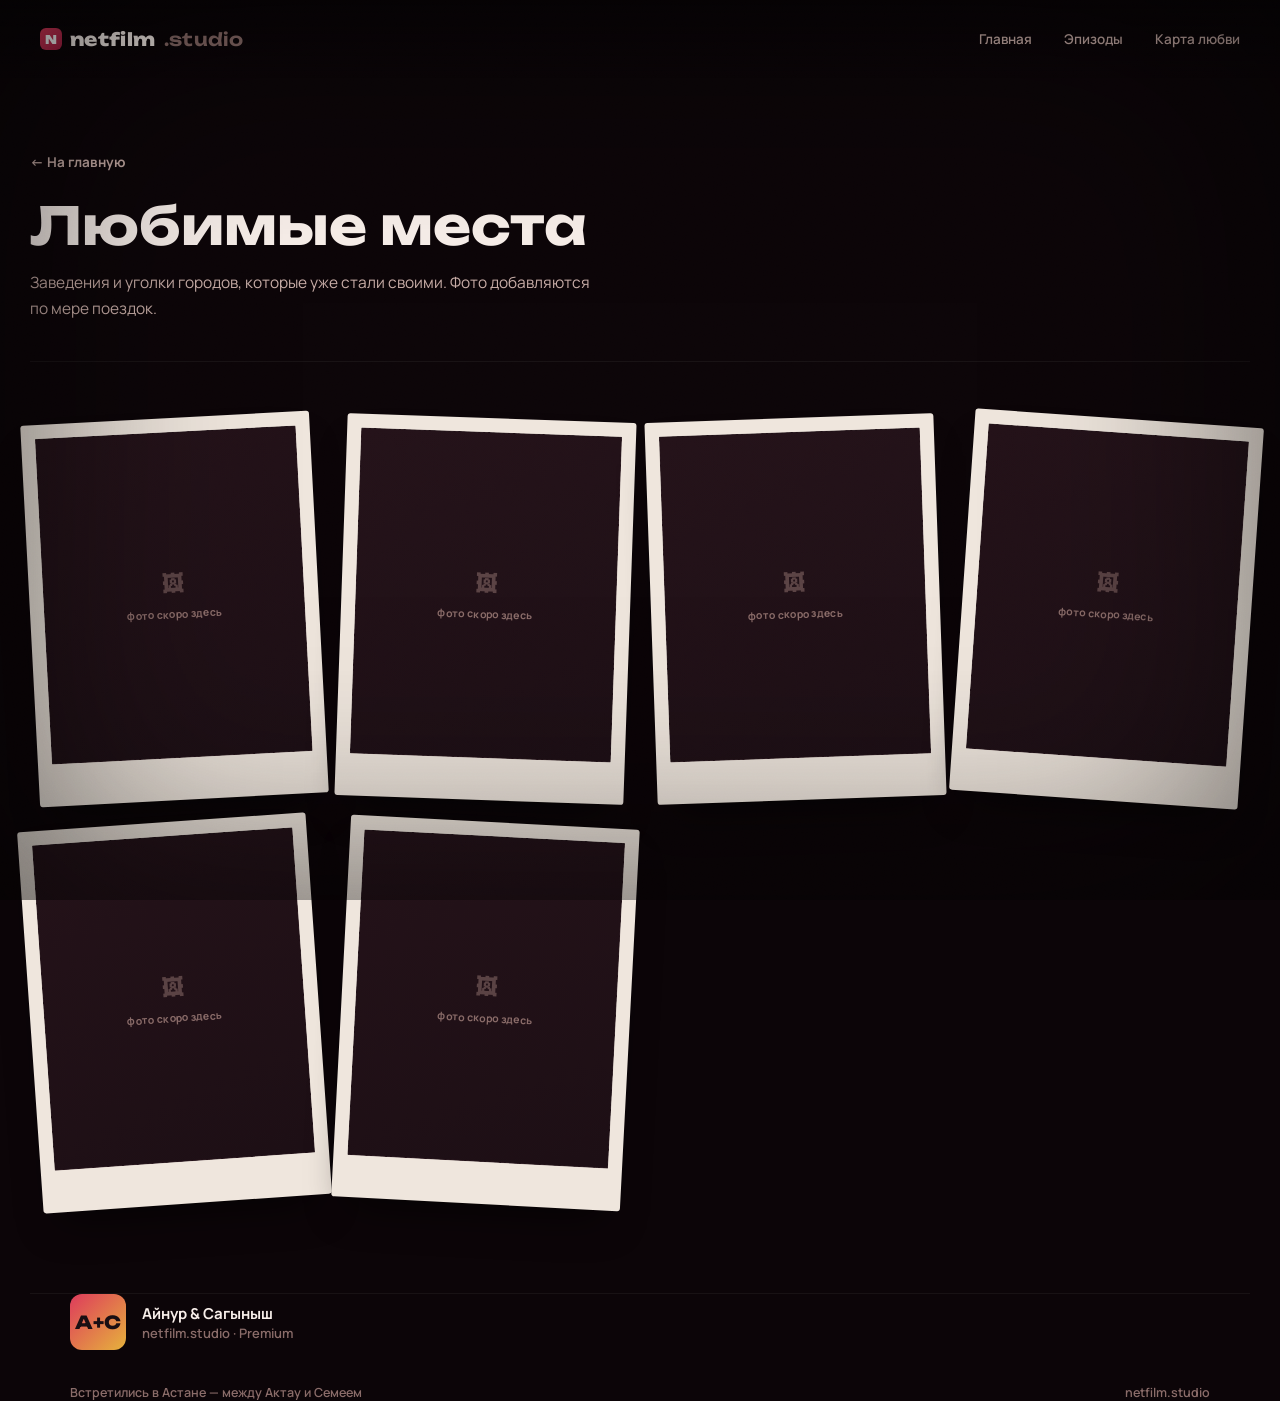
==== album.html @ 86b2ed01 "Add files via upload" ====
<!DOCTYPE html>
<html lang="ru">
<head>
<meta charset="UTF-8">
<meta name="viewport" content="width=device-width, initial-scale=1.0, maximum-scale=1.0">
<title>Фотоальбом — Айнур &amp; Сагыныш</title>
<link rel="preconnect" href="https://fonts.googleapis.com">
<link rel="preconnect" href="https://fonts.gstatic.com" crossorigin>
<link href="https://fonts.googleapis.com/css2?family=Unbounded:wght@400;600;700;800;900&family=Manrope:wght@400;500;600;700;800&display=swap" rel="stylesheet">
<link rel="stylesheet" href="style.css">
</head>
<body>
<div class="grain"></div>
<div class="vignette"></div>

<header>
  <div class="logo"><span class="dot-n">N</span>netfilm<span>.studio</span></div>
  <nav id="siteNav">
    <a href="index.html#top">Главная</a>
    <a href="episodes.html">Эпизоды</a>
    <a href="#" data-open-map>Карта любви</a>
  </nav>
  <button class="nav-toggle" id="navToggle" type="button" aria-label="Меню" aria-expanded="false">☰</button>
</header>

<div class="page-hero wrap">
  <a href="index.html#top" class="back-link">← На главную</a>
  <h1 class="page-title">Любимые места</h1>
  <p class="page-desc">Заведения и уголки городов, которые уже стали своими. Фото добавляются по мере поездок.</p>
</div>

<div class="wrap album-grid">
  <div class="polaroid" style="--tilt:-3deg;">
    <div class="frame"><span class="icon">🖼</span><span>фото скоро здесь</span></div>
  </div>
  <div class="polaroid" style="--tilt:2deg;">
    <div class="frame"><span class="icon">🖼</span><span>фото скоро здесь</span></div>
  </div>
  <div class="polaroid" style="--tilt:-2deg;">
    <div class="frame"><span class="icon">🖼</span><span>фото скоро здесь</span></div>
  </div>
  <div class="polaroid" style="--tilt:4deg;">
    <div class="frame"><span class="icon">🖼</span><span>фото скоро здесь</span></div>
  </div>
  <div class="polaroid" style="--tilt:-4deg;">
    <div class="frame"><span class="icon">🖼</span><span>фото скоро здесь</span></div>
  </div>
  <div class="polaroid" style="--tilt:3deg;">
    <div class="frame"><span class="icon">🖼</span><span>фото скоро здесь</span></div>
  </div>
</div>

<footer class="wrap">
  <div class="profile-card">
    <div class="profile-left">
      <div class="avatar">А+С</div>
      <div>
        <div class="profile-name">Айнур &amp; Сагыныш</div>
        <div class="profile-sub">netfilm.studio · Premium</div>
      </div>
    </div>
  </div>
  <div class="foot-note">
    <span>Встретились в Астане — между Актау и Семеем</span>
    <span>netfilm.studio</span>
  </div>
</footer>

<div class="map-modal-overlay" id="mapModal">
  <div class="map-modal">
    <button class="map-modal-close" type="button" data-close-map aria-label="Закрыть карту">✕</button>
    <div class="section-head">
      <div>
        <div class="eyebrow">География</div>
        <h2 class="section-title">Карта <span class="accent">нашей любви</span></h2>
      </div>
    </div>
    <div class="map-shell">
      <div class="map-legend">
        <span class="item"><span class="swatch sw-a"></span>Актау</span>
        <span class="item"><span class="swatch sw-b"></span>Семей</span>
        <span class="item"><span class="swatch sw-c"></span>Астана · встреча</span>
      </div>

      <svg class="kzmap" viewBox="0 0 1000 560" xmlns="http://www.w3.org/2000/svg" aria-label="Карта городов Казахстана с отмеченными Актау, Семеем и Астаной">
        <path class="link-path link-a" d="M120,390 C 220,300 320,230 430,175" />
        <path class="link-path link-s" d="M660,140 C 570,150 500,160 430,175" />
        <circle class="pulse" cx="430" cy="175" r="10" />
        <text class="meet-mark" x="430" y="175" text-anchor="middle" dy="-24" font-size="20" fill="var(--gold)">♥</text>

        <g>
          <circle class="city-dot" cx="115" cy="205" r="4"></circle>
          <text class="city-label" x="126" y="209">Уральск</text>

          <circle class="city-dot" cx="150" cy="300" r="4"></circle>
          <text class="city-label" x="161" y="304">Атырау</text>

          <circle class="city-dot" cx="245" cy="220" r="4"></circle>
          <text class="city-label" x="256" y="224">Актобе</text>

          <circle class="city-dot" cx="290" cy="95" r="4"></circle>
          <text class="city-label" x="301" y="99">Костанай</text>

          <circle class="city-dot" cx="345" cy="45" r="4"></circle>
          <text class="city-label" x="356" y="49">Петропавловск</text>

          <circle class="city-dot" cx="405" cy="95" r="4"></circle>
          <text class="city-label" x="416" y="99">Кокшетау</text>

          <circle class="city-dot major" cx="460" cy="245" r="4"></circle>
          <text class="city-label major" x="471" y="249">Караганда</text>

          <circle class="city-dot" cx="478" cy="228" r="3.2"></circle>
          <text class="city-label" x="486" y="222">Темиртау</text>

          <circle class="city-dot" cx="400" cy="315" r="4"></circle>
          <text class="city-label" x="411" y="319">Жезказган</text>

          <circle class="city-dot" cx="525" cy="290" r="4"></circle>
          <text class="city-label" x="536" y="294">Балхаш</text>

          <circle class="city-dot" cx="575" cy="95" r="4"></circle>
          <text class="city-label" x="586" y="99">Павлодар</text>

          <circle class="city-dot" cx="715" cy="168" r="4"></circle>
          <text class="city-label" x="726" y="172">Усть-Каменогорск</text>

          <circle class="city-dot" cx="335" cy="395" r="4"></circle>
          <text class="city-label" x="346" y="399">Кызылорда</text>

          <circle class="city-dot" cx="355" cy="470" r="4"></circle>
          <text class="city-label" x="366" y="474">Туркестан</text>

          <circle class="city-dot major" cx="345" cy="512" r="4"></circle>
          <text class="city-label major" x="356" y="516">Шымкент</text>

          <circle class="city-dot" cx="425" cy="492" r="4"></circle>
          <text class="city-label" x="436" y="496">Тараз</text>

          <circle class="city-dot" cx="612" cy="430" r="4"></circle>
          <text class="city-label" x="623" y="434">Талдыкорган</text>

          <circle class="city-dot major" cx="565" cy="480" r="4.5"></circle>
          <text class="city-label major" x="576" y="484">Алматы</text>
        </g>

        <g class="node-highlight node-a" transform="translate(120,390)">
          <circle r="14" fill="var(--gold)" opacity="0.16"></circle>
          <circle class="core" r="6.5"></circle>
          <text class="hlabel" x="15" y="-13">Актау</text>
          <text class="node-tag" x="15" y="7" fill="var(--ink-faint)">точка начала</text>
        </g>

        <g class="node-highlight node-s" transform="translate(660,140)">
          <circle r="14" fill="var(--accent)" opacity="0.16"></circle>
          <circle class="core" r="6.5"></circle>
          <text class="hlabel" x="15" y="-13">Семей</text>
          <text class="node-tag" x="15" y="7" fill="var(--ink-faint)">точка начала</text>
        </g>

        <g class="node-highlight node-astana" transform="translate(430,175)">
          <circle r="17" fill="var(--ink)" opacity="0.10"></circle>
          <circle class="core" r="7.5"></circle>
          <text class="hlabel" x="17" y="-15">Астана</text>
          <text class="node-tag" x="17" y="9" fill="var(--ink-faint)">место встречи</text>
        </g>
      </svg>

      <p class="map-caption">
        <b>Актау</b> и <b>Семей</b> — города, где начиналась каждая из двух линий истории,
        на разных концах страны. На карте они сходятся там же, где сошлись
        и сами линии — в <b>Астане</b>, открывшей общую серию.
      </p>
    </div>
  </div>
</div>

<script src="script.js"></script>
</body>
</html>
---- style.css ----
:root{
    --bg:#0C0508;
    --bg-soft:#170A10;
    --bg-card:#1D0F15;
    --bg-card2:#241219;
    --ink:#F8EFEA;
    --ink-dim:#C7ACA6;
    --ink-faint:#8A6C69;
    --accent:#DE3B5C;
    --accent-2:#A82045;
    --accent-soft:rgba(222,59,92,0.14);
    --gold:#E6B23C;
    --gold-soft:rgba(230,178,60,0.14);
    --line:rgba(248,239,234,0.09);
    --line-soft:rgba(248,239,234,0.05);
    --r-s:6px;
    --r-m:14px;
    --r-l:22px;
    --display:'Unbounded','Arial Narrow',sans-serif;
    --sans:'Manrope',-apple-system,'Segoe UI',Roboto,sans-serif;
  }
  *{box-sizing:border-box;}
  html{scroll-behavior:smooth;}
  body{
    margin:0;background:var(--bg);color:var(--ink);
    font-family:var(--sans);-webkit-font-smoothing:antialiased;
    overflow-x:hidden;
  }
  img{max-width:100%;display:block;}
  a{color:inherit;text-decoration:none;}
  .wrap{max-width:1220px;margin:0 auto;padding:0 40px;}
  @media (max-width:680px){ .wrap{padding:0 22px;} }
  ::selection{background:var(--accent);color:#fff;}

  .grain{
    position:fixed;inset:0;pointer-events:none;z-index:300;
    opacity:0.05;mix-blend-mode:overlay;
    background-image:url("data:image/svg+xml,%3Csvg xmlns='http://www.w3.org/2000/svg' width='140' height='140'%3E%3Cfilter id='n'%3E%3CfeTurbulence type='fractalNoise' baseFrequency='0.9' numOctaves='2' stitchTiles='stitch'/%3E%3C/filter%3E%3Crect width='100%25' height='100%25' filter='url(%23n)'/%3E%3C/svg%3E");
  }
  .vignette{
    position:fixed;inset:0;pointer-events:none;z-index:290;
    box-shadow:inset 0 0 220px 40px rgba(0,0,0,0.55);
  }

  /* ---------- header ---------- */
  header{
    position:fixed;top:0;left:0;right:0;z-index:100;
    display:flex;align-items:center;justify-content:space-between;
    padding:26px 40px;
    background:linear-gradient(180deg, rgba(8,4,6,0.9) 0%, rgba(8,4,6,0) 100%);
  }
  @media (max-width:680px){ header{padding:20px 22px;} }
  .logo{
    font-family:var(--display);font-weight:800;font-size:18px;
    letter-spacing:0.02em;color:var(--ink);
    display:flex;align-items:center;gap:8px;
  }
  .logo .dot-n{
    width:22px;height:22px;border-radius:6px;
    background:linear-gradient(135deg,var(--accent),var(--accent-2));
    display:flex;align-items:center;justify-content:center;
    font-size:12px;font-weight:900;color:#fff;
  }
  .logo span{color:var(--ink-faint);font-weight:600;}
  nav{display:flex;gap:32px;font-size:13.5px;color:var(--ink-dim);font-weight:600;}
  nav a{transition:color .2s;position:relative;padding:4px 0;}
  nav a:hover{color:var(--ink);}

  .nav-toggle{
    display:none;width:38px;height:38px;border-radius:8px;
    background:rgba(248,239,234,0.06);border:1px solid var(--line);
    color:var(--ink);font-size:15px;cursor:pointer;
    align-items:center;justify-content:center;
  }
  @media (max-width:760px){
    .nav-toggle{display:flex;}
    nav{
      display:none;position:fixed;top:74px;right:16px;left:16px;z-index:110;
      flex-direction:column;gap:0;padding:10px;
      background:var(--bg-soft);border:1px solid var(--line);border-radius:var(--r-m);
      box-shadow:0 24px 44px -18px rgba(0,0,0,0.65);
    }
    nav.nav-open{display:flex;}
    nav a{padding:13px 14px;border-radius:8px;}
    nav a:hover{background:rgba(248,239,234,0.06);}
  }

  /* ---------- hero ---------- */
  .hero{
    position:relative;min-height:100svh;
    display:flex;align-items:flex-end;padding-bottom:70px;
  }
  .hero-bg{
    position:absolute;inset:0;
    background-image:url("assets/photo-main.jpg");
    background-size:cover;background-position:50% 58%;
    filter:saturate(0.88) brightness(0.72) contrast(1.05);
    transform:scale(1.03);
  }
  .hero-tint{
    position:absolute;inset:0;
    background:linear-gradient(160deg, rgba(168,32,69,0.22) 0%, rgba(12,5,8,0) 55%);
    mix-blend-mode:color;
  }
  .hero-fade{
    position:absolute;inset:0;
    background:
      linear-gradient(180deg, rgba(12,5,8,0.25) 0%, rgba(12,5,8,0.1) 28%, rgba(12,5,8,0.65) 72%, var(--bg) 100%),
      linear-gradient(88deg, rgba(12,5,8,0.95) 0%, rgba(12,5,8,0.5) 40%, rgba(12,5,8,0.05) 72%);
  }
  .hero-content{position:relative;z-index:2;width:100%;}
  .hero-meta{
    display:flex;align-items:center;gap:11px;flex-wrap:wrap;
    font-size:13px;color:var(--ink-dim);margin-bottom:20px;font-weight:600;
  }
  .hero-meta .dot{width:3px;height:3px;border-radius:50%;background:var(--ink-faint);}
  .hero-meta .stars{color:var(--gold);letter-spacing:1px;}
  .hero-badge{
    border:1px solid var(--line);padding:2px 8px;border-radius:4px;
    font-size:11px;color:var(--ink-faint);
  }

  .title-lockup{margin:0 0 26px;}
  .title-row{
    display:flex;align-items:center;gap:18px;flex-wrap:wrap;
  }
  .title-name{
    font-family:var(--display);font-weight:800;
    font-size:clamp(40px,7.4vw,84px);
    line-height:0.98;letter-spacing:-0.01em;
    color:var(--ink);
  }
  .title-amp{
    font-family:var(--display);font-weight:400;font-style:normal;
    font-size:clamp(28px,4.6vw,52px);
    color:var(--gold);
    transform:translateY(-2px);
  }

  .hero-sub{display:flex;align-items:center;gap:18px;flex-wrap:wrap;margin-bottom:26px;}
  .compat-ring{display:flex;align-items:center;gap:10px;}
  .compat-ring svg{width:46px;height:46px;transform:rotate(-90deg);}
  .compat-ring .track{fill:none;stroke:var(--line);stroke-width:4;}
  .compat-ring .fill{fill:none;stroke:var(--gold);stroke-width:4;stroke-linecap:round;
    stroke-dasharray:126; stroke-dashoffset:126;}
  .ring-inview .compat-ring .fill{animation:ring 1.6s cubic-bezier(.3,.8,.3,1) forwards .3s;}
  @keyframes ring{to{stroke-dashoffset:4;}}
  .compat-text{font-size:13px;color:var(--ink-dim);line-height:1.3;}
  .compat-text b{display:block;font-family:var(--display);font-size:17px;color:var(--ink);font-weight:700;}

  .hero-desc{
    max-width:540px;font-size:16.5px;line-height:1.7;color:var(--ink-dim);
    margin-bottom:36px;font-weight:400;
  }
  .hero-actions{display:flex;gap:14px;flex-wrap:wrap;}
  .btn{
    display:inline-flex;align-items:center;gap:9px;
    padding:14px 28px;border-radius:8px;
    font-size:14.5px;font-weight:700;border:none;cursor:pointer;
    transition:transform .15s ease, background .2s, box-shadow .2s;
    font-family:var(--sans);
  }
  .btn:hover{transform:translateY(-2px);}
  .btn-primary{background:var(--ink);color:#1a0f13;}
  .btn-primary:hover{background:#fff;}
  .btn-ghost{
    background:rgba(248,239,234,0.06);color:var(--ink);
    border:1px solid var(--line);backdrop-filter:blur(6px);
  }
  .btn-ghost:hover{background:rgba(248,239,234,0.12);}

  /* ---------- sections ---------- */
  section{padding:104px 0;}
  .eyebrow{
    font-size:12.5px;font-weight:700;color:var(--accent);
    letter-spacing:0.02em;margin-bottom:10px;
  }
  .section-head{
    display:flex;align-items:flex-end;justify-content:space-between;
    margin-bottom:40px;gap:24px;flex-wrap:wrap;
  }
  .section-title{
    font-family:var(--display);font-weight:700;
    font-size:clamp(26px,3.6vw,38px);letter-spacing:-0.005em;margin:0;
    color:var(--ink);
  }
  .section-title .accent{color:var(--accent);}
  .section-note{font-size:14px;color:var(--ink-faint);max-width:320px;line-height:1.55;}

  /* ---------- story ---------- */
  .story{
    border-top:1px solid var(--line-soft);border-bottom:1px solid var(--line-soft);
    position:relative;
  }
  .story .wrap{display:grid;grid-template-columns:1fr 1.6fr;gap:48px;align-items:start;}
  @media (max-width:820px){ .story .wrap{grid-template-columns:1fr;} }
  .story-tag{font-family:var(--display);font-weight:700;font-size:15px;color:var(--gold);}
  .story blockquote{
    margin:0;font-weight:500;font-size:clamp(20px,2.5vw,28px);
    line-height:1.55;color:var(--ink);
  }
  .story cite{display:block;margin-top:22px;font-style:normal;font-size:13.5px;color:var(--ink-faint);font-weight:600;}

  /* ---------- continue watching ---------- */
  .continue-card{
    display:grid;grid-template-columns:340px 1fr;gap:0;
    background:var(--bg-card);border:1px solid var(--line);
    border-radius:var(--r-l);overflow:hidden;
  }
  @media (max-width:720px){ .continue-card{grid-template-columns:1fr;} }
  .continue-thumb{
    position:relative;min-height:280px;
    background-image:url("assets/photo-main.jpg");background-size:cover;background-position:50% 52%;
  }
  .continue-thumb::after{
    content:'';position:absolute;inset:0;
    background:linear-gradient(90deg, rgba(29,15,21,0) 60%, rgba(29,15,21,0.9) 100%);
  }
  @media (max-width:720px){ .continue-thumb{min-height:220px;} .continue-thumb::after{background:linear-gradient(180deg, rgba(29,15,21,0) 55%, rgba(29,15,21,0.95) 100%);} }
  .continue-body{padding:36px 38px;display:flex;flex-direction:column;justify-content:center;}
  .continue-eyebrow{font-size:12px;font-weight:700;color:var(--ink-faint);letter-spacing:0.03em;margin-bottom:10px;}
  .continue-title{font-family:var(--display);font-weight:700;font-size:24px;margin:0 0 12px;}
  .continue-desc{font-size:14.5px;color:var(--ink-dim);line-height:1.6;margin:0 0 22px;max-width:440px;}
  .progress{height:4px;border-radius:2px;background:var(--line);margin-bottom:10px;overflow:hidden;}
  .progress i{display:block;height:100%;width:38%;background:var(--accent);border-radius:2px;}
  .progress-label{font-size:12px;color:var(--ink-faint);font-weight:600;}

  /* ---------- episodes ---------- */
  .ep-scroll{
    display:flex;gap:22px;overflow-x:auto;padding:4px 4px 16px;
    scroll-snap-type:x proximity;-ms-overflow-style:none;scrollbar-width:none;
  }
  .ep-scroll::-webkit-scrollbar{display:none;}
  .ep-card{
    scroll-snap-align:start;flex:0 0 auto;width:270px;
    border-radius:var(--r-m);overflow:hidden;
    background:var(--bg-card);border:1px solid var(--line);
    transition:border-color .25s, transform .25s, box-shadow .25s;
  }
  .ep-card:hover{
    border-color:rgba(222,59,92,0.45);transform:translateY(-5px);
    box-shadow:0 18px 34px -14px rgba(0,0,0,0.6);
  }
  .ep-thumb{position:relative;height:170px;background-size:cover;background-position:center;overflow:hidden;}
  .ep-thumb.photo{background-image:url("assets/photo-main.jpg");background-position:50% 52%;}
  .ep-thumb .grad{position:absolute;inset:0;background:linear-gradient(180deg, rgba(12,5,8,0) 38%, rgba(12,5,8,0.92) 100%);}
  .ep-num{position:absolute;top:14px;left:16px;font-family:var(--display);font-size:11px;color:var(--ink-dim);letter-spacing:0.05em;font-weight:700;}
  .ep-city{position:absolute;bottom:14px;left:16px;font-family:var(--display);font-size:23px;color:var(--ink);font-weight:700;}
  .ep-play{
    position:absolute;top:14px;right:14px;width:26px;height:26px;border-radius:50%;
    background:rgba(12,5,8,0.55);border:1px solid rgba(248,239,234,0.25);
    display:flex;align-items:center;justify-content:center;font-size:10px;color:var(--ink);
  }
  .ep-body{padding:17px 18px 22px;}
  .ep-body h3{margin:0 0 7px;font-size:15px;font-weight:700;font-family:var(--sans);}
  .ep-body p{margin:0;font-size:13px;line-height:1.6;color:var(--ink-faint);}

  /* ---------- map ---------- */
  .map-shell{
    background:radial-gradient(ellipse at 30% 20%, rgba(222,59,92,0.06), transparent 55%),
      var(--bg-soft);
    border:1px solid var(--line);border-radius:var(--r-l);
    padding:36px 36px 26px;position:relative;
  }
  @media (max-width:640px){ .map-shell{padding:24px 18px 20px;} }
  .map-legend{display:flex;gap:24px;flex-wrap:wrap;margin-bottom:20px;font-size:13px;color:var(--ink-dim);font-weight:600;}
  .map-legend .item{display:flex;align-items:center;gap:8px;}
  .swatch{width:9px;height:9px;border-radius:50%;display:inline-block;box-shadow:0 0 8px currentColor;}
  .sw-a{background:var(--gold);color:var(--gold);}
  .sw-b{background:var(--accent);color:var(--accent);}
  .sw-c{background:var(--ink);color:var(--ink);}
  svg.kzmap{width:100%;height:auto;display:block;}
  .city-dot{fill:var(--ink-faint);opacity:0.45;}
  .city-label{font-family:var(--sans);font-size:10px;fill:var(--ink-faint);opacity:0.5;font-weight:600;}
  .city-dot.major{opacity:0.75;}
  .city-label.major{fill:var(--ink-dim);opacity:0.8;font-weight:700;}

  .node-a circle.core{fill:var(--gold);}
  .node-s circle.core{fill:var(--accent);}
  .node-astana circle.core{fill:var(--ink);}
  .node-highlight text.hlabel{font-family:var(--display);font-size:17px;font-weight:700;}
  .node-a text.hlabel{fill:var(--gold);}
  .node-s text.hlabel{fill:var(--accent);}
  .node-astana text.hlabel{fill:var(--ink);}
  .node-tag{font-family:var(--sans);font-size:10px;font-weight:700;letter-spacing:0.02em;}

  .link-path{fill:none;stroke-linecap:round;stroke-dasharray:900;stroke-dashoffset:900;filter:drop-shadow(0 0 6px currentColor);}
  .link-a{stroke:var(--gold);color:var(--gold);stroke-width:2;}
  .link-s{stroke:var(--accent);color:var(--accent);stroke-width:2;}
  .kzmap.in-view .link-a{animation:draw 2s ease forwards .2s;}
  .kzmap.in-view .link-s{animation:draw 2s ease forwards .45s;}
  @keyframes draw{to{stroke-dashoffset:0;}}

  .meet-mark{opacity:0;transform-origin:center;transform-box:fill-box;}
  .kzmap.in-view .meet-mark{animation:pop .5s cubic-bezier(.2,1.4,.4,1) forwards 2.35s;}
  @keyframes pop{0%{opacity:0;transform:scale(0.2);}70%{opacity:1;transform:scale(1.25);}100%{opacity:1;transform:scale(1);}}

  .pulse{fill:none;stroke:var(--gold);stroke-width:1;opacity:0;transform-origin:center;transform-box:fill-box;}
  .kzmap.in-view .pulse{animation:pulse 1.9s ease-out 2.35s 1;}
  @keyframes pulse{0%{opacity:0.9;transform:scale(0.4);}100%{opacity:0;transform:scale(3.4);}}

  @media (prefers-reduced-motion: reduce){
    .link-path{stroke-dashoffset:0;animation:none !important;}
    .pulse{display:none;}
    .meet-mark{opacity:1;animation:none !important;}
    .compat-ring .fill{stroke-dashoffset:4;animation:none !important;}
  }

  .map-caption{margin-top:22px;font-size:14.5px;line-height:1.65;color:var(--ink-dim);max-width:600px;}
  .map-caption b{color:var(--ink);font-weight:700;}

  /* ---------- about ---------- */
  .about-rows{display:flex;flex-direction:column;gap:76px;}
  .about-row{display:flex;align-items:center;gap:60px;}
  .about-row.reverse{flex-direction:row-reverse;}
  @media (max-width:760px){
    .about-row, .about-row.reverse{flex-direction:column;align-items:flex-start;gap:28px;}
  }
  .about-photo{flex:0 0 240px;}
  @media (max-width:760px){ .about-photo{flex:0 0 auto;width:200px;align-self:center;} }
  .polaroid{
    background:#EFE6DD;padding:14px 14px 42px;border-radius:3px;
    box-shadow:0 24px 40px -18px rgba(0,0,0,0.65);
    transform:rotate(var(--tilt,-3deg));
    transition:transform .35s ease;
  }
  .polaroid:hover{transform:rotate(0deg) scale(1.03);}
  .polaroid .frame{
    aspect-ratio:4/5;border-radius:1px;
    background:linear-gradient(160deg, var(--bg-card2), var(--bg-card));
    border:1px dashed var(--line);
    display:flex;flex-direction:column;align-items:center;justify-content:center;gap:9px;
    color:var(--ink-faint);
  }
  .polaroid .frame .icon{font-size:22px;opacity:0.55;}
  .polaroid .frame span{font-size:10.5px;font-weight:700;letter-spacing:0.03em;text-align:center;padding:0 12px;}

  .about-text{flex:1;min-width:0;max-width:520px;}
  .about-eyebrow{font-size:12px;font-weight:700;color:var(--accent);letter-spacing:0.04em;margin-bottom:10px;}
  .about-title{
    font-family:var(--display);font-weight:700;
    font-size:clamp(22px,3vw,30px);line-height:1.2;margin:0 0 14px;color:var(--ink);
  }
  .about-title i{font-style:normal;color:var(--accent);}
  .about-desc{margin:0 0 20px;font-size:15px;line-height:1.65;color:var(--ink-dim);}
  .fact-bar{
    border-left:3px solid var(--accent);background:var(--accent-soft);
    padding:14px 18px;border-radius:0 8px 8px 0;
    font-size:13.5px;line-height:1.6;color:var(--ink-dim);
  }
  .fact-bar b{color:var(--accent);font-weight:700;margin-right:4px;}

  /* ---------- footer ---------- */
  footer{border-top:1px solid var(--line-soft);padding:60px 0 64px;}
  .profile-card{display:flex;align-items:center;gap:20px;flex-wrap:wrap;justify-content:space-between;}
  .profile-left{display:flex;align-items:center;gap:16px;}
  .avatar{
    width:56px;height:56px;border-radius:12px;
    background:linear-gradient(135deg,var(--accent),var(--gold));
    display:flex;align-items:center;justify-content:center;
    font-family:var(--display);font-size:18px;font-weight:800;color:#1a0f13;
  }
  .profile-name{font-size:15px;font-weight:700;}
  .profile-sub{font-size:13px;color:var(--ink-faint);font-weight:600;}
  .profile-stats{display:flex;gap:38px;}
  .stat{text-align:center;}
  .stat b{display:block;font-family:var(--display);font-size:22px;color:var(--ink);font-weight:700;}
  .stat span{font-size:11px;color:var(--ink-faint);font-weight:600;}
  footer .foot-note{
    margin-top:34px;font-size:12.5px;color:var(--ink-faint);font-weight:600;
    display:flex;justify-content:space-between;flex-wrap:wrap;gap:8px;
  }

/* ---------- map modal ---------- */
.map-modal-overlay{
  position:fixed;inset:0;z-index:400;
  background:rgba(6,3,4,0.82);
  display:flex;align-items:center;justify-content:center;
  padding:28px;
  opacity:0;pointer-events:none;
  transition:opacity .25s ease;
}
.map-modal-overlay.open{opacity:1;pointer-events:auto;}
.map-modal{
  position:relative;width:100%;max-width:980px;max-height:88vh;overflow-y:auto;
  background:var(--bg-soft);border:1px solid var(--line);border-radius:var(--r-l);
  padding:38px 38px 30px;
  transform:translateY(18px) scale(0.98);
  transition:transform .3s ease;
  -webkit-overflow-scrolling:touch;
}
.map-modal-overlay.open .map-modal{transform:translateY(0) scale(1);}
.map-modal-close{
  position:absolute;top:16px;right:16px;width:34px;height:34px;border-radius:50%;
  background:rgba(248,239,234,0.08);border:1px solid var(--line);
  color:var(--ink);font-size:16px;cursor:pointer;line-height:1;
  display:flex;align-items:center;justify-content:center;
}
.map-modal-close:hover{background:rgba(248,239,234,0.16);}
body.modal-open{overflow:hidden;}
@media (max-width:640px){ .map-modal{padding:26px 18px 20px;} }

/* ---------- episodes CTA ---------- */
.ep-cta{margin-top:26px;}

/* ---------- favorite places ---------- */
.places-grid{display:grid;grid-template-columns:repeat(3,1fr);gap:20px;margin-bottom:28px;}
@media (max-width:820px){ .places-grid{grid-template-columns:1fr;} }
.place-card{
  border-radius:var(--r-m);overflow:hidden;background:var(--bg-card);
  border:1px solid var(--line);transition:transform .2s, border-color .2s;
}
.place-card:hover{transform:translateY(-4px);border-color:rgba(248,239,234,0.18);}
.place-thumb{
  aspect-ratio:4/3;
  background:linear-gradient(160deg,var(--bg-card2),var(--bg-card));
  border-bottom:1px dashed var(--line);
  display:flex;flex-direction:column;align-items:center;justify-content:center;gap:6px;
  color:var(--ink-faint);
}
.place-thumb .icon{font-size:20px;opacity:0.55;}
.place-thumb span{font-size:10.5px;font-weight:700;letter-spacing:0.03em;}
.place-body{padding:16px 18px 20px;}
.place-body h3{margin:0 0 4px;font-size:15px;font-weight:700;}
.place-body p{margin:0;font-size:13px;color:var(--ink-faint);line-height:1.5;}

/* ---------- secondary pages (episodes.html / album.html) ---------- */
.page-hero{
  padding:150px 0 40px;border-bottom:1px solid var(--line-soft);
}
.back-link{
  display:inline-flex;align-items:center;gap:8px;font-size:13.5px;font-weight:700;
  color:var(--ink-dim);margin-bottom:22px;transition:color .2s;
}
.back-link:hover{color:var(--ink);}
.page-title{
  font-family:var(--display);font-weight:700;font-size:clamp(30px,5vw,52px);
  margin:0 0 12px;color:var(--ink);
}
.page-desc{font-size:15.5px;color:var(--ink-dim);max-width:560px;line-height:1.65;margin:0;}

.note-banner{
  margin-top:26px;padding:14px 18px;border-radius:8px;
  background:var(--gold-soft);border-left:3px solid var(--gold);
  font-size:13.5px;color:var(--ink-dim);line-height:1.6;max-width:640px;
}
.note-banner b{color:var(--gold);}

.episodes-page-grid{
  display:grid;grid-template-columns:repeat(auto-fill,minmax(240px,1fr));gap:22px;
  padding:56px 0 90px;
}
.ep-card.grid{width:auto;}

.album-grid{
  display:grid;grid-template-columns:repeat(auto-fill,minmax(230px,1fr));gap:22px;
  padding:56px 0 90px;
}
.album-grid .polaroid{width:100%;}
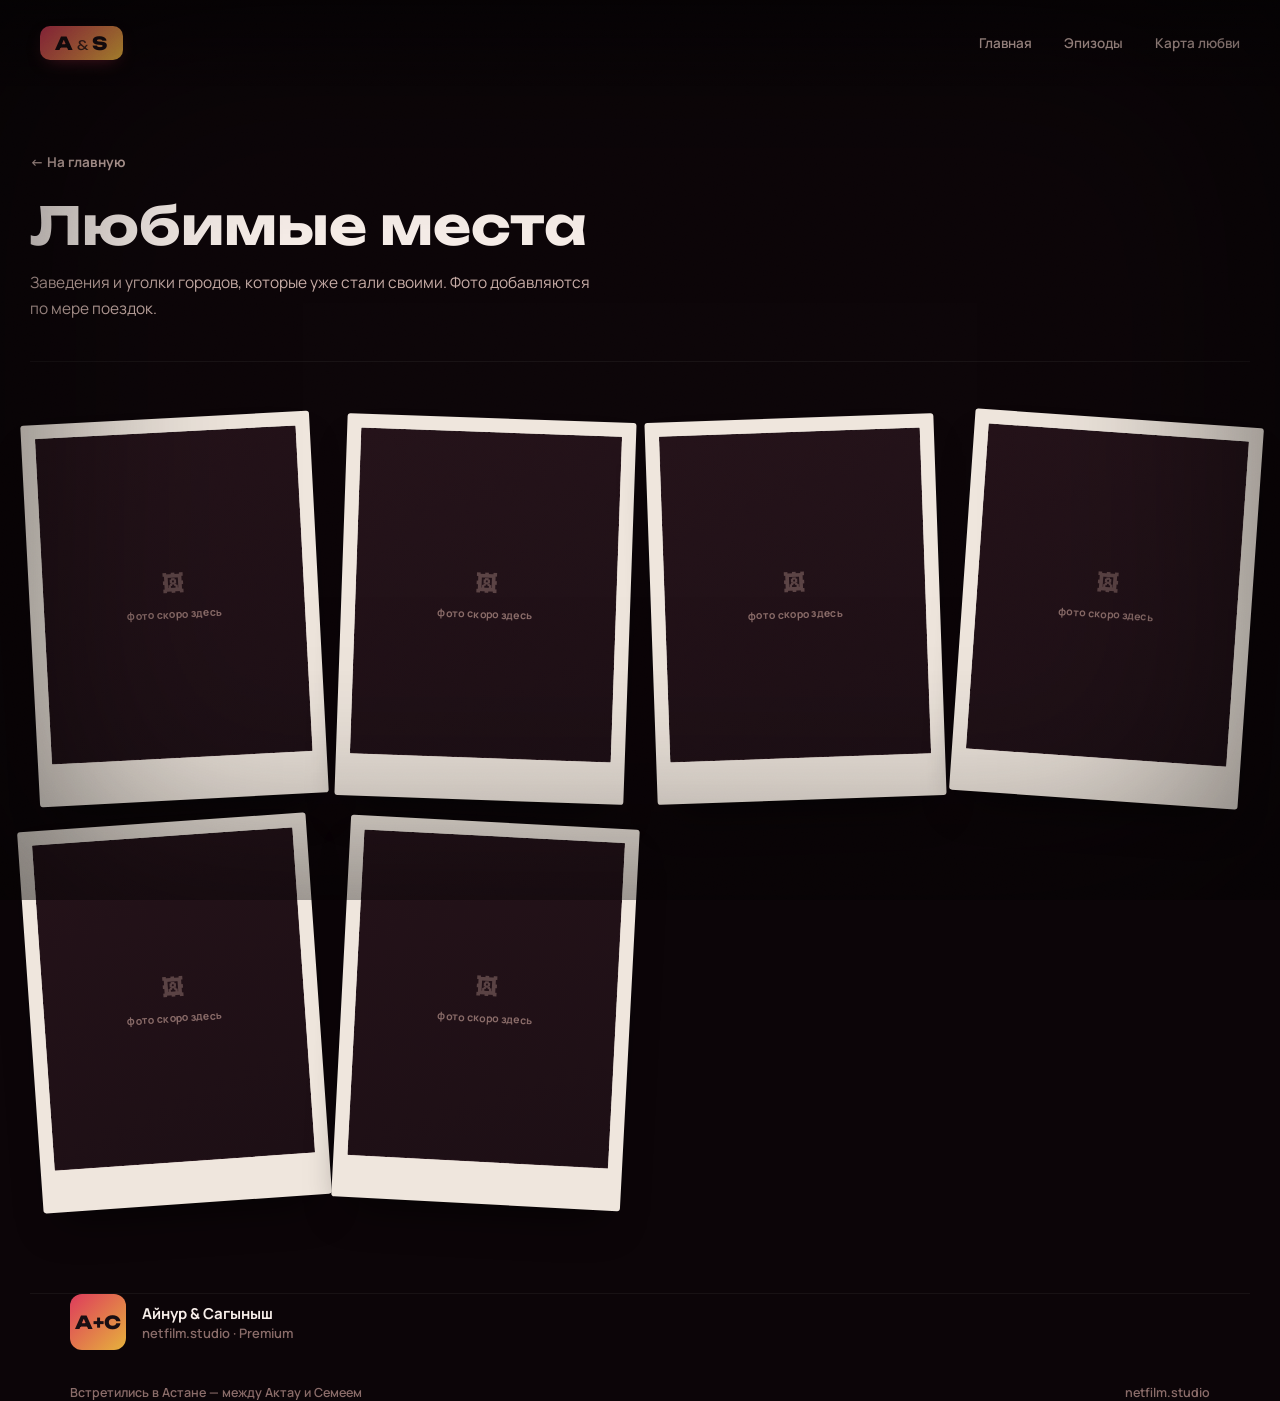
==== commit 531f52fb: "Add files via upload" ====
--- a/album.html
+++ b/album.html
@@ -14,7 +14,7 @@
 <div class="vignette"></div>
 
 <header>
-  <div class="logo"><span class="dot-n">N</span>netfilm<span>.studio</span></div>
+  <a href="index.html#top" class="logo-mono" aria-label="Айнур и Сагыныш"><span class="mono-badge">A<span class="mono-amp">&amp;</span>S</span></a>
   <nav id="siteNav">
     <a href="index.html#top">Главная</a>
     <a href="episodes.html">Эпизоды</a>
--- a/style.css
+++ b/style.css
@@ -51,18 +51,16 @@
     background:linear-gradient(180deg, rgba(8,4,6,0.9) 0%, rgba(8,4,6,0) 100%);
   }
   @media (max-width:680px){ header{padding:20px 22px;} }
-  .logo{
-    font-family:var(--display);font-weight:800;font-size:18px;
-    letter-spacing:0.02em;color:var(--ink);
-    display:flex;align-items:center;gap:8px;
-  }
-  .logo .dot-n{
-    width:22px;height:22px;border-radius:6px;
-    background:linear-gradient(135deg,var(--accent),var(--accent-2));
-    display:flex;align-items:center;justify-content:center;
-    font-size:12px;font-weight:900;color:#fff;
-  }
-  .logo span{color:var(--ink-faint);font-weight:600;}
+  .logo-mono{display:flex;align-items:center;text-decoration:none;}
+  .mono-badge{
+    display:inline-flex;align-items:baseline;gap:1px;
+    font-family:var(--display);font-weight:800;font-size:18px;letter-spacing:0.01em;
+    padding:8px 15px;border-radius:10px;line-height:1;
+    background:linear-gradient(135deg,var(--accent),var(--gold));
+    color:#1a0f13;
+    box-shadow:0 6px 18px -8px rgba(222,59,92,0.55);
+  }
+  .mono-badge .mono-amp{font-weight:400;font-size:13px;margin:0 3px;opacity:0.8;}
   nav{display:flex;gap:32px;font-size:13.5px;color:var(--ink-dim);font-weight:600;}
   nav a{transition:color .2s;position:relative;padding:4px 0;}
   nav a:hover{color:var(--ink);}
@@ -90,6 +88,7 @@
   .hero{
     position:relative;min-height:100svh;
     display:flex;align-items:flex-end;padding-bottom:70px;
+    overflow:hidden;
   }
   .hero-bg{
     position:absolute;inset:0;
@@ -335,6 +334,8 @@
   }
   .polaroid .frame .icon{font-size:22px;opacity:0.55;}
   .polaroid .frame span{font-size:10.5px;font-weight:700;letter-spacing:0.03em;text-align:center;padding:0 12px;}
+  .polaroid .frame.photo{border:none;background:none;overflow:hidden;}
+  .polaroid .frame.photo img{width:100%;height:100%;object-fit:cover;display:block;}
 
   .about-text{flex:1;min-width:0;max-width:520px;}
   .about-eyebrow{font-size:12px;font-weight:700;color:var(--accent);letter-spacing:0.04em;margin-bottom:10px;}
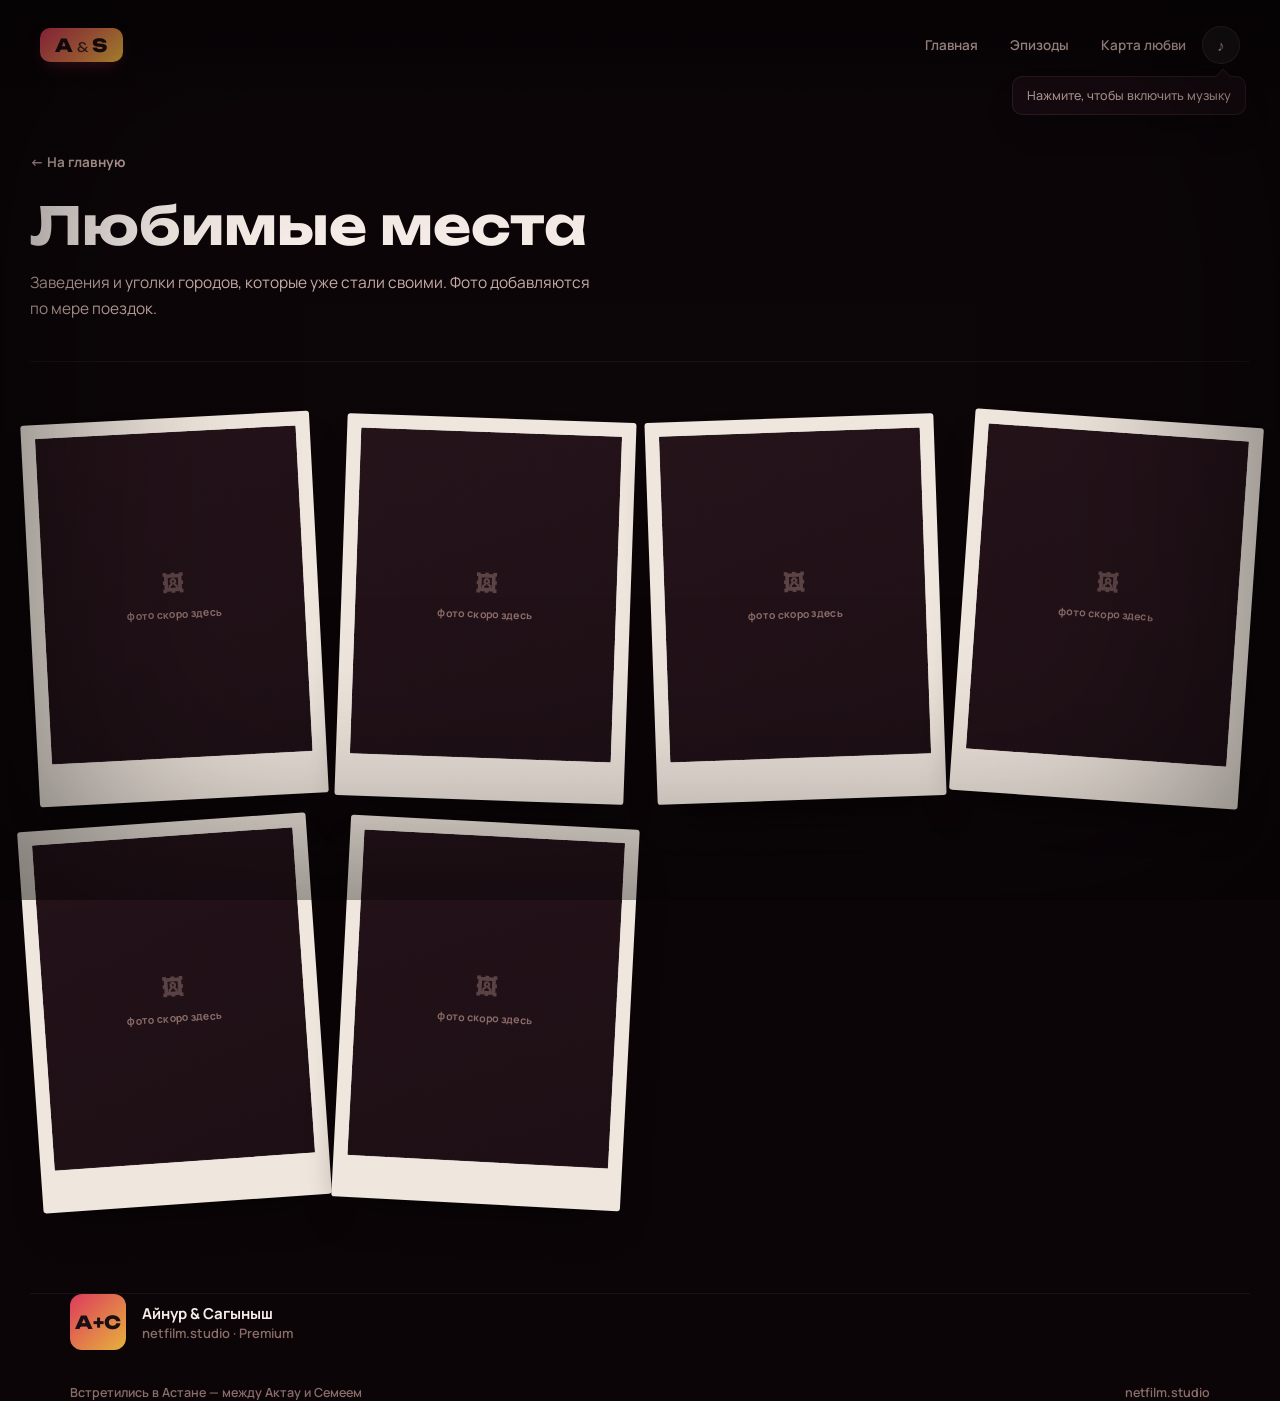
==== commit 44cbe52e: "Add files via upload" ====
--- a/album.html
+++ b/album.html
@@ -7,7 +7,7 @@
 <link rel="preconnect" href="https://fonts.googleapis.com">
 <link rel="preconnect" href="https://fonts.gstatic.com" crossorigin>
 <link href="https://fonts.googleapis.com/css2?family=Unbounded:wght@400;600;700;800;900&family=Manrope:wght@400;500;600;700;800&display=swap" rel="stylesheet">
-<link rel="stylesheet" href="style.css">
+<link rel="stylesheet" href="style.css?v=5">
 </head>
 <body>
 <div class="grain"></div>
@@ -15,12 +15,23 @@
 
 <header>
   <a href="index.html#top" class="logo-mono" aria-label="Айнур и Сагыныш"><span class="mono-badge">A<span class="mono-amp">&amp;</span>S</span></a>
-  <nav id="siteNav">
-    <a href="index.html#top">Главная</a>
-    <a href="episodes.html">Эпизоды</a>
-    <a href="#" data-open-map>Карта любви</a>
-  </nav>
-  <button class="nav-toggle" id="navToggle" type="button" aria-label="Меню" aria-expanded="false">☰</button>
+  <div class="header-right">
+    <nav id="siteNav">
+      <a href="index.html#top">Главная</a>
+      <a href="episodes.html">Эпизоды</a>
+      <a href="#" data-open-map>Карта любви</a>
+    </nav>
+    <div class="music-widget">
+      <button class="music-toggle" id="musicToggle" type="button" aria-label="Включить фоновую музыку" aria-pressed="false">
+        <span class="music-icon">♪</span>
+      </button>
+      <div class="music-hint" id="musicHint">Нажмите, чтобы включить музыку</div>
+    </div>
+    <button class="nav-toggle" id="navToggle" type="button" aria-label="Меню" aria-expanded="false">☰</button>
+  </div>
+  <audio id="bgMusic" loop preload="none">
+    <source src="assets/song.mp3" type="audio/mpeg">
+  </audio>
 </header>
 
 <div class="page-hero wrap">
@@ -175,6 +186,6 @@
   </div>
 </div>
 
-<script src="script.js"></script>
+<script src="script.js?v=5"></script>
 </body>
 </html>
--- a/style.css
+++ b/style.css
@@ -61,9 +61,40 @@
     box-shadow:0 6px 18px -8px rgba(222,59,92,0.55);
   }
   .mono-badge .mono-amp{font-weight:400;font-size:13px;margin:0 3px;opacity:0.8;}
+
+  .header-right{display:flex;align-items:center;gap:16px;}
   nav{display:flex;gap:32px;font-size:13.5px;color:var(--ink-dim);font-weight:600;}
   nav a{transition:color .2s;position:relative;padding:4px 0;}
   nav a:hover{color:var(--ink);}
+
+  .music-widget{position:relative;}
+  .music-toggle{
+    width:38px;height:38px;border-radius:50%;
+    background:rgba(248,239,234,0.06);border:1px solid var(--line);
+    color:var(--ink-dim);font-size:15px;cursor:pointer;
+    display:flex;align-items:center;justify-content:center;
+    transition:background .2s, border-color .2s, color .2s;
+  }
+  .music-toggle:hover{background:rgba(248,239,234,0.12);color:var(--ink);}
+  .music-toggle.playing{border-color:var(--accent);color:var(--accent);background:var(--accent-soft);}
+  .music-toggle.playing .music-icon{display:inline-block;animation:musicPulse 1.4s ease-in-out infinite;}
+  @keyframes musicPulse{0%,100%{transform:scale(1);}50%{transform:scale(1.22);}}
+
+  .music-hint{
+    position:absolute;top:50px;right:-6px;z-index:120;
+    background:var(--bg-soft);border:1px solid var(--line);border-radius:10px;
+    padding:10px 14px;font-size:12.5px;font-weight:500;color:var(--ink-dim);
+    white-space:nowrap;box-shadow:0 16px 32px -14px rgba(0,0,0,0.65);
+    opacity:0;transform:translateY(-6px);pointer-events:none;
+    transition:opacity .3s ease, transform .3s ease;
+  }
+  .music-hint::before{
+    content:'';position:absolute;top:-6px;right:16px;width:11px;height:11px;
+    background:var(--bg-soft);border-left:1px solid var(--line);border-top:1px solid var(--line);
+    transform:rotate(45deg);
+  }
+  .music-hint.show{opacity:1;transform:translateY(0);}
+  @media (max-width:420px){ .music-hint{right:-40px;white-space:normal;max-width:190px;} }
 
   .nav-toggle{
     display:none;width:38px;height:38px;border-radius:8px;
@@ -353,7 +384,7 @@
   .fact-bar b{color:var(--accent);font-weight:700;margin-right:4px;}
 
   /* ---------- footer ---------- */
-  footer{border-top:1px solid var(--line-soft);padding:60px 0 64px;}
+  footer{border-top:1px solid var(--line-soft);padding:60px 0 64px;margin-top:56px;}
   .profile-card{display:flex;align-items:center;gap:20px;flex-wrap:wrap;justify-content:space-between;}
   .profile-left{display:flex;align-items:center;gap:16px;}
   .avatar{
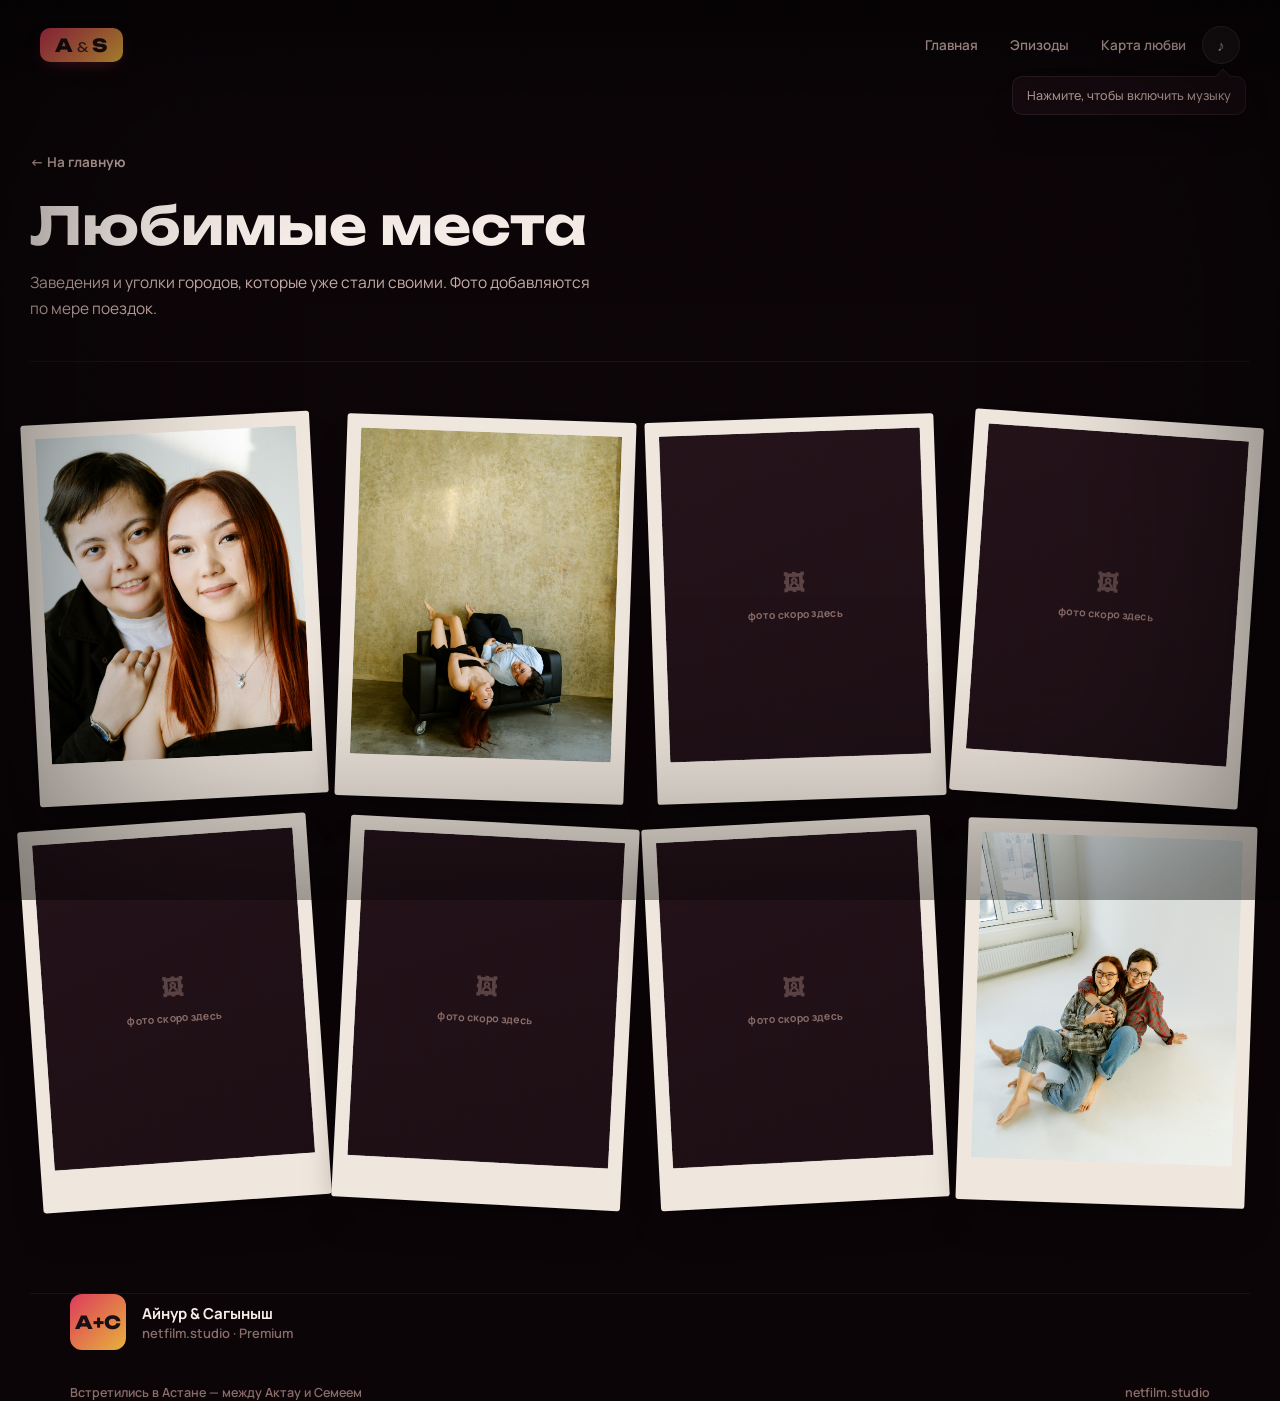
==== commit 1fff39ca: "Add files via upload" ====
--- a/album.html
+++ b/album.html
@@ -7,7 +7,7 @@
 <link rel="preconnect" href="https://fonts.googleapis.com">
 <link rel="preconnect" href="https://fonts.gstatic.com" crossorigin>
 <link href="https://fonts.googleapis.com/css2?family=Unbounded:wght@400;600;700;800;900&family=Manrope:wght@400;500;600;700;800&display=swap" rel="stylesheet">
-<link rel="stylesheet" href="style.css?v=5">
+<link rel="stylesheet" href="style.css?v=7">
 </head>
 <body>
 <div class="grain"></div>
@@ -42,22 +42,28 @@
 
 <div class="wrap album-grid">
   <div class="polaroid" style="--tilt:-3deg;">
-    <div class="frame"><span class="icon">🖼</span><span>фото скоро здесь</span></div>
+    <div class="frame photo"><img src="assets/album-1.jpg" alt="Айнур и Сагыныш" onerror="this.parentElement.classList.remove('photo');this.insertAdjacentHTML('afterend','&lt;span class=&quot;icon&quot;&gt;🖼&lt;/span&gt;&lt;span&gt;фото скоро здесь&lt;/span&gt;');this.remove();"></div>
   </div>
   <div class="polaroid" style="--tilt:2deg;">
-    <div class="frame"><span class="icon">🖼</span><span>фото скоро здесь</span></div>
+    <div class="frame photo"><img src="assets/album-2.jpg" alt="Айнур и Сагыныш" onerror="this.parentElement.classList.remove('photo');this.insertAdjacentHTML('afterend','&lt;span class=&quot;icon&quot;&gt;🖼&lt;/span&gt;&lt;span&gt;фото скоро здесь&lt;/span&gt;');this.remove();"></div>
   </div>
   <div class="polaroid" style="--tilt:-2deg;">
-    <div class="frame"><span class="icon">🖼</span><span>фото скоро здесь</span></div>
+    <div class="frame photo"><img src="assets/album-3.jpg" alt="Айнур и Сагыныш" onerror="this.parentElement.classList.remove('photo');this.insertAdjacentHTML('afterend','&lt;span class=&quot;icon&quot;&gt;🖼&lt;/span&gt;&lt;span&gt;фото скоро здесь&lt;/span&gt;');this.remove();"></div>
   </div>
   <div class="polaroid" style="--tilt:4deg;">
-    <div class="frame"><span class="icon">🖼</span><span>фото скоро здесь</span></div>
+    <div class="frame photo"><img src="assets/album-4.jpg" alt="Айнур и Сагыныш" onerror="this.parentElement.classList.remove('photo');this.insertAdjacentHTML('afterend','&lt;span class=&quot;icon&quot;&gt;🖼&lt;/span&gt;&lt;span&gt;фото скоро здесь&lt;/span&gt;');this.remove();"></div>
   </div>
   <div class="polaroid" style="--tilt:-4deg;">
-    <div class="frame"><span class="icon">🖼</span><span>фото скоро здесь</span></div>
+    <div class="frame photo"><img src="assets/album-5.jpg" alt="Айнур и Сагыныш" onerror="this.parentElement.classList.remove('photo');this.insertAdjacentHTML('afterend','&lt;span class=&quot;icon&quot;&gt;🖼&lt;/span&gt;&lt;span&gt;фото скоро здесь&lt;/span&gt;');this.remove();"></div>
   </div>
   <div class="polaroid" style="--tilt:3deg;">
-    <div class="frame"><span class="icon">🖼</span><span>фото скоро здесь</span></div>
+    <div class="frame photo"><img src="assets/album-6.jpg" alt="Айнур и Сагыныш" onerror="this.parentElement.classList.remove('photo');this.insertAdjacentHTML('afterend','&lt;span class=&quot;icon&quot;&gt;🖼&lt;/span&gt;&lt;span&gt;фото скоро здесь&lt;/span&gt;');this.remove();"></div>
+  </div>
+  <div class="polaroid" style="--tilt:-3deg;">
+    <div class="frame photo"><img src="assets/album-7.jpg" alt="Айнур и Сагыныш" onerror="this.parentElement.classList.remove('photo');this.insertAdjacentHTML('afterend','&lt;span class=&quot;icon&quot;&gt;🖼&lt;/span&gt;&lt;span&gt;фото скоро здесь&lt;/span&gt;');this.remove();"></div>
+  </div>
+  <div class="polaroid" style="--tilt:2deg;">
+    <div class="frame photo"><img src="assets/album-8.jpg" alt="Айнур и Сагыныш" onerror="this.parentElement.classList.remove('photo');this.insertAdjacentHTML('afterend','&lt;span class=&quot;icon&quot;&gt;🖼&lt;/span&gt;&lt;span&gt;фото скоро здесь&lt;/span&gt;');this.remove();"></div>
   </div>
 </div>
 
@@ -186,6 +192,6 @@
   </div>
 </div>
 
-<script src="script.js?v=5"></script>
+<script src="script.js?v=7"></script>
 </body>
 </html>
--- a/style.css
+++ b/style.css
@@ -175,7 +175,7 @@
   .compat-ring .fill{fill:none;stroke:var(--gold);stroke-width:4;stroke-linecap:round;
     stroke-dasharray:126; stroke-dashoffset:126;}
   .ring-inview .compat-ring .fill{animation:ring 1.6s cubic-bezier(.3,.8,.3,1) forwards .3s;}
-  @keyframes ring{to{stroke-dashoffset:4;}}
+  @keyframes ring{to{stroke-dashoffset:0;}}
   .compat-text{font-size:13px;color:var(--ink-dim);line-height:1.3;}
   .compat-text b{display:block;font-family:var(--display);font-size:17px;color:var(--ink);font-weight:700;}
 
@@ -201,7 +201,9 @@
   .btn-ghost:hover{background:rgba(248,239,234,0.12);}
 
   /* ---------- sections ---------- */
-  section{padding:104px 0;}
+  section{padding:128px 0;}
+  @media (max-width:760px){ section{padding:88px 0;} }
+  @media (max-width:480px){ section{padding:72px 0;} }
   .eyebrow{
     font-size:12.5px;font-weight:700;color:var(--accent);
     letter-spacing:0.02em;margin-bottom:10px;
@@ -334,7 +336,7 @@
     .link-path{stroke-dashoffset:0;animation:none !important;}
     .pulse{display:none;}
     .meet-mark{opacity:1;animation:none !important;}
-    .compat-ring .fill{stroke-dashoffset:4;animation:none !important;}
+    .compat-ring .fill{stroke-dashoffset:0;animation:none !important;}
   }
 
   .map-caption{margin-top:22px;font-size:14.5px;line-height:1.65;color:var(--ink-dim);max-width:600px;}
@@ -399,6 +401,21 @@
   .stat{text-align:center;}
   .stat b{display:block;font-family:var(--display);font-size:22px;color:var(--ink);font-weight:700;}
   .stat span{font-size:11px;color:var(--ink-faint);font-weight:600;}
+
+  .love-timer{display:flex;gap:12px;flex-wrap:wrap;}
+  .timer-tile{
+    min-width:66px;text-align:center;
+    background:var(--bg-card);border:1px solid var(--line);border-radius:10px;
+    padding:10px 10px 9px;
+  }
+  .timer-tile b{
+    display:block;font-family:var(--display);font-weight:700;font-size:21px;
+    color:var(--ink);font-variant-numeric:tabular-nums;
+    background:linear-gradient(135deg,var(--accent),var(--gold));
+    -webkit-background-clip:text;background-clip:text;-webkit-text-fill-color:transparent;
+  }
+  .timer-tile span{font-size:9.5px;color:var(--ink-faint);font-weight:700;letter-spacing:0.03em;text-transform:uppercase;}
+  @media (max-width:480px){ .timer-tile{min-width:58px;padding:8px 6px;} .timer-tile b{font-size:18px;} }
   footer .foot-note{
     margin-top:34px;font-size:12.5px;color:var(--ink-faint);font-weight:600;
     display:flex;justify-content:space-between;flex-wrap:wrap;gap:8px;
@@ -445,16 +462,35 @@
 }
 .place-card:hover{transform:translateY(-4px);border-color:rgba(248,239,234,0.18);}
 .place-thumb{
-  aspect-ratio:4/3;
+  aspect-ratio:4/3;position:relative;overflow:hidden;
   background:linear-gradient(160deg,var(--bg-card2),var(--bg-card));
   border-bottom:1px dashed var(--line);
   display:flex;flex-direction:column;align-items:center;justify-content:center;gap:6px;
   color:var(--ink-faint);
 }
+.place-thumb img{position:absolute;inset:0;width:100%;height:100%;object-fit:cover;}
 .place-thumb .icon{font-size:20px;opacity:0.55;}
 .place-thumb span{font-size:10.5px;font-weight:700;letter-spacing:0.03em;}
+.place-thumb:not(.empty) .icon,.place-thumb:not(.empty) span{display:none;}
 .place-body{padding:16px 18px 20px;}
 .place-body h3{margin:0 0 4px;font-size:15px;font-weight:700;}
+
+.movies-grid{display:grid;grid-template-columns:repeat(6,1fr);gap:16px;}
+@media (max-width:900px){ .movies-grid{grid-template-columns:repeat(3,1fr);} }
+@media (max-width:520px){ .movies-grid{grid-template-columns:repeat(2,1fr);} }
+.movie-card{display:block;text-decoration:none;color:inherit;}
+.movie-poster{
+  position:relative;aspect-ratio:2/3;overflow:hidden;border-radius:10px;
+  background:linear-gradient(160deg,var(--bg-card2),var(--bg-card));
+  border:1px solid var(--line);
+  display:flex;align-items:center;justify-content:center;
+  transition:transform .2s ease, border-color .2s ease;
+}
+.movie-card:hover .movie-poster{transform:translateY(-4px);border-color:rgba(248,239,234,0.22);}
+.movie-poster img{position:absolute;inset:0;width:100%;height:100%;object-fit:cover;}
+.movie-poster .icon{font-size:22px;color:var(--ink-faint);opacity:0.5;}
+.movie-poster:not(.empty) .icon{display:none;}
+.movie-title{margin-top:9px;font-size:12.5px;font-weight:600;color:var(--ink-dim);text-align:center;}
 .place-body p{margin:0;font-size:13px;color:var(--ink-faint);line-height:1.5;}
 
 /* ---------- secondary pages (episodes.html / album.html) ---------- */
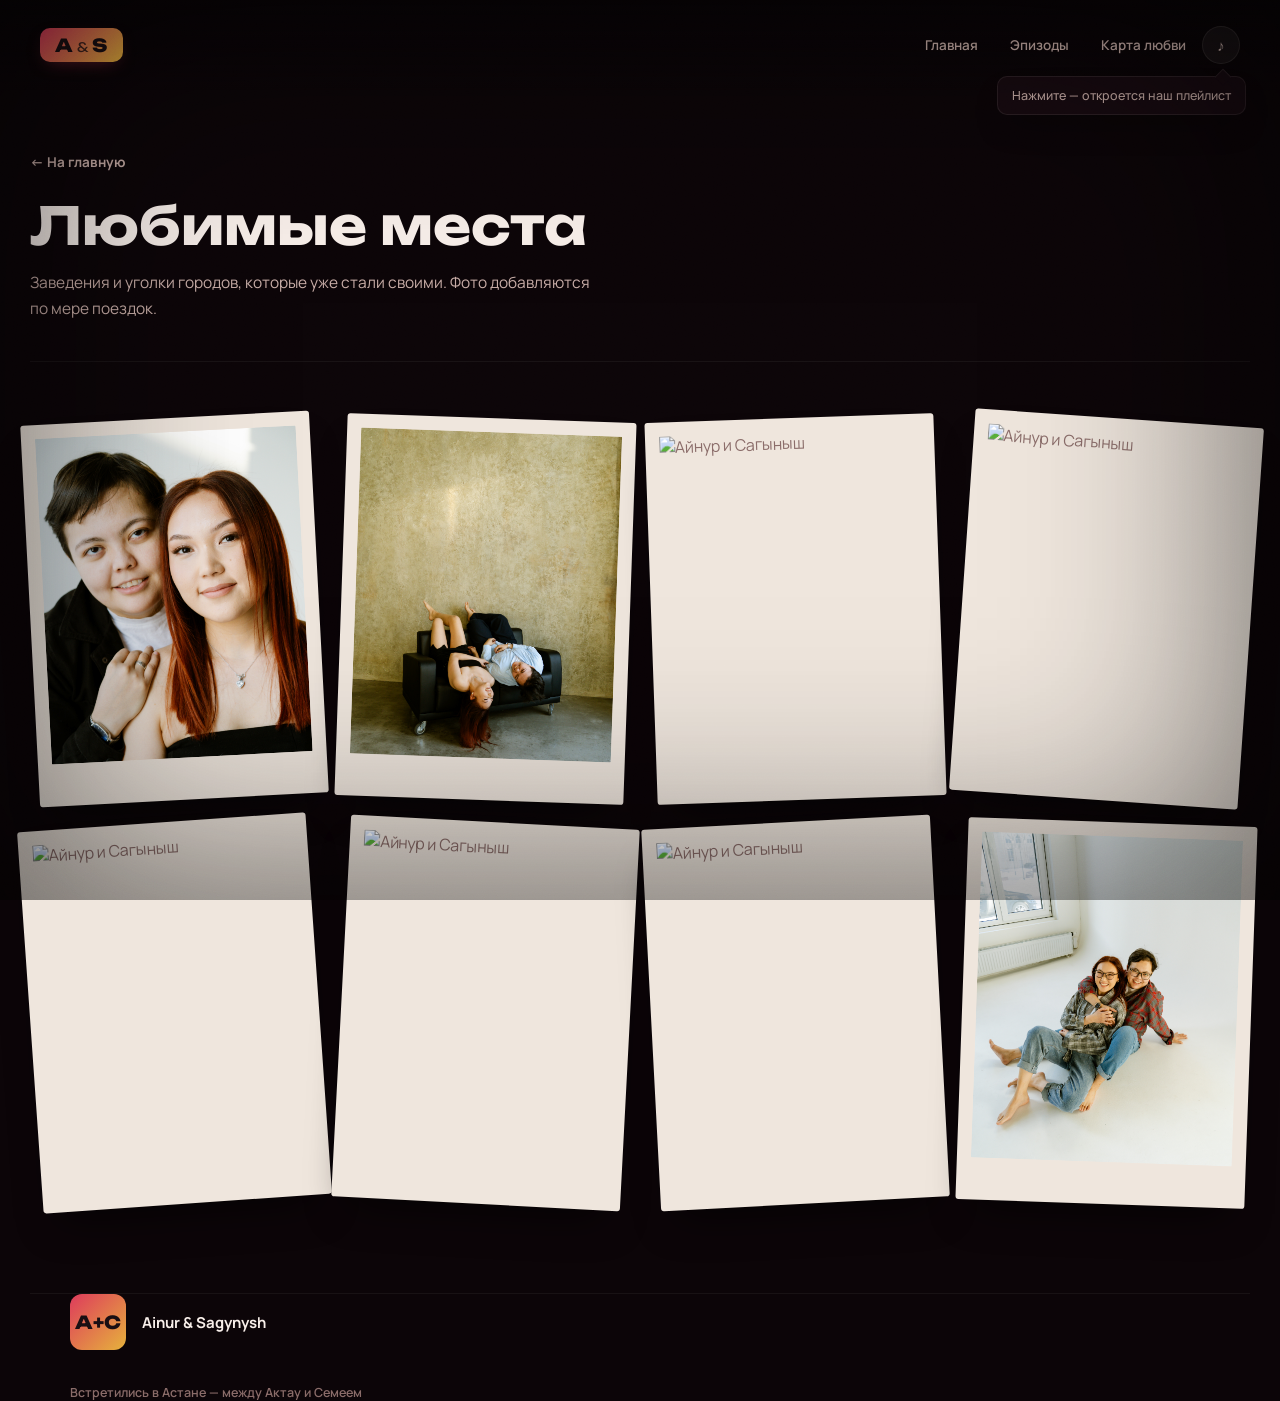
==== commit 07eae5f5: "Add files via upload" ====
--- a/album.html
+++ b/album.html
@@ -3,11 +3,11 @@
 <head>
 <meta charset="UTF-8">
 <meta name="viewport" content="width=device-width, initial-scale=1.0, maximum-scale=1.0">
-<title>Фотоальбом — Айнур &amp; Сагыныш</title>
+<title>Фотоальбом — Ainur &amp; Sagynysh</title>
 <link rel="preconnect" href="https://fonts.googleapis.com">
 <link rel="preconnect" href="https://fonts.gstatic.com" crossorigin>
 <link href="https://fonts.googleapis.com/css2?family=Unbounded:wght@400;600;700;800;900&family=Manrope:wght@400;500;600;700;800&display=swap" rel="stylesheet">
-<link rel="stylesheet" href="style.css?v=7">
+<link rel="stylesheet" href="style.css?v=10">
 </head>
 <body>
 <div class="grain"></div>
@@ -22,16 +22,13 @@
       <a href="#" data-open-map>Карта любви</a>
     </nav>
     <div class="music-widget">
-      <button class="music-toggle" id="musicToggle" type="button" aria-label="Включить фоновую музыку" aria-pressed="false">
+      <a class="music-toggle" id="musicToggle" href="https://music.yandex.ru/playlists/5e656d01-858e-7364-95cb-9ac588b73949?ref_id=126BF9ED-BFCC-404F-B212-8576F4D4FB7E&amp;utm_medium=copy_link" target="_blank" rel="noopener" aria-label="Открыть наш плейлист в Яндекс Музыке">
         <span class="music-icon">♪</span>
-      </button>
-      <div class="music-hint" id="musicHint">Нажмите, чтобы включить музыку</div>
+      </a>
+      <div class="music-hint" id="musicHint">Нажмите — откроется наш плейлист</div>
     </div>
     <button class="nav-toggle" id="navToggle" type="button" aria-label="Меню" aria-expanded="false">☰</button>
   </div>
-  <audio id="bgMusic" loop preload="none">
-    <source src="assets/song.mp3" type="audio/mpeg">
-  </audio>
 </header>
 
 <div class="page-hero wrap">
@@ -42,28 +39,28 @@
 
 <div class="wrap album-grid">
   <div class="polaroid" style="--tilt:-3deg;">
-    <div class="frame photo"><img src="assets/album-1.jpg" alt="Айнур и Сагыныш" onerror="this.parentElement.classList.remove('photo');this.insertAdjacentHTML('afterend','&lt;span class=&quot;icon&quot;&gt;🖼&lt;/span&gt;&lt;span&gt;фото скоро здесь&lt;/span&gt;');this.remove();"></div>
+    <div class="frame photo"><img class="polaroid-photo" src="assets/album-1.jpg" alt="Айнур и Сагыныш"></div>
   </div>
   <div class="polaroid" style="--tilt:2deg;">
-    <div class="frame photo"><img src="assets/album-2.jpg" alt="Айнур и Сагыныш" onerror="this.parentElement.classList.remove('photo');this.insertAdjacentHTML('afterend','&lt;span class=&quot;icon&quot;&gt;🖼&lt;/span&gt;&lt;span&gt;фото скоро здесь&lt;/span&gt;');this.remove();"></div>
+    <div class="frame photo"><img class="polaroid-photo" src="assets/album-2.jpg" alt="Айнур и Сагыныш"></div>
   </div>
   <div class="polaroid" style="--tilt:-2deg;">
-    <div class="frame photo"><img src="assets/album-3.jpg" alt="Айнур и Сагыныш" onerror="this.parentElement.classList.remove('photo');this.insertAdjacentHTML('afterend','&lt;span class=&quot;icon&quot;&gt;🖼&lt;/span&gt;&lt;span&gt;фото скоро здесь&lt;/span&gt;');this.remove();"></div>
+    <div class="frame photo"><img class="polaroid-photo" src="assets/album-3.jpg" alt="Айнур и Сагыныш"></div>
   </div>
   <div class="polaroid" style="--tilt:4deg;">
-    <div class="frame photo"><img src="assets/album-4.jpg" alt="Айнур и Сагыныш" onerror="this.parentElement.classList.remove('photo');this.insertAdjacentHTML('afterend','&lt;span class=&quot;icon&quot;&gt;🖼&lt;/span&gt;&lt;span&gt;фото скоро здесь&lt;/span&gt;');this.remove();"></div>
+    <div class="frame photo"><img class="polaroid-photo" src="assets/album-4.jpg" alt="Айнур и Сагыныш"></div>
   </div>
   <div class="polaroid" style="--tilt:-4deg;">
-    <div class="frame photo"><img src="assets/album-5.jpg" alt="Айнур и Сагыныш" onerror="this.parentElement.classList.remove('photo');this.insertAdjacentHTML('afterend','&lt;span class=&quot;icon&quot;&gt;🖼&lt;/span&gt;&lt;span&gt;фото скоро здесь&lt;/span&gt;');this.remove();"></div>
+    <div class="frame photo"><img class="polaroid-photo" src="assets/album-5.jpg" alt="Айнур и Сагыныш"></div>
   </div>
   <div class="polaroid" style="--tilt:3deg;">
-    <div class="frame photo"><img src="assets/album-6.jpg" alt="Айнур и Сагыныш" onerror="this.parentElement.classList.remove('photo');this.insertAdjacentHTML('afterend','&lt;span class=&quot;icon&quot;&gt;🖼&lt;/span&gt;&lt;span&gt;фото скоро здесь&lt;/span&gt;');this.remove();"></div>
+    <div class="frame photo"><img class="polaroid-photo" src="assets/album-6.jpg" alt="Айнур и Сагыныш"></div>
   </div>
   <div class="polaroid" style="--tilt:-3deg;">
-    <div class="frame photo"><img src="assets/album-7.jpg" alt="Айнур и Сагыныш" onerror="this.parentElement.classList.remove('photo');this.insertAdjacentHTML('afterend','&lt;span class=&quot;icon&quot;&gt;🖼&lt;/span&gt;&lt;span&gt;фото скоро здесь&lt;/span&gt;');this.remove();"></div>
+    <div class="frame photo"><img class="polaroid-photo" src="assets/album-7.jpg" alt="Айнур и Сагыныш"></div>
   </div>
   <div class="polaroid" style="--tilt:2deg;">
-    <div class="frame photo"><img src="assets/album-8.jpg" alt="Айнур и Сагыныш" onerror="this.parentElement.classList.remove('photo');this.insertAdjacentHTML('afterend','&lt;span class=&quot;icon&quot;&gt;🖼&lt;/span&gt;&lt;span&gt;фото скоро здесь&lt;/span&gt;');this.remove();"></div>
+    <div class="frame photo"><img class="polaroid-photo" src="assets/album-8.jpg" alt="Айнур и Сагыныш"></div>
   </div>
 </div>
 
@@ -72,14 +69,12 @@
     <div class="profile-left">
       <div class="avatar">А+С</div>
       <div>
-        <div class="profile-name">Айнур &amp; Сагыныш</div>
-        <div class="profile-sub">netfilm.studio · Premium</div>
+        <div class="profile-name">Ainur &amp; Sagynysh</div>
       </div>
     </div>
   </div>
   <div class="foot-note">
     <span>Встретились в Астане — между Актау и Семеем</span>
-    <span>netfilm.studio</span>
   </div>
 </footer>
 
@@ -184,14 +179,15 @@
       </svg>
 
       <p class="map-caption">
-        <b>Актау</b> и <b>Семей</b> — города, где начиналась каждая из двух линий истории,
-        на разных концах страны. На карте они сходятся там же, где сошлись
-        и сами линии — в <b>Астане</b>, открывшей общую серию.
+        «С разных концов Казахстана мы пришли в один город — чтобы однажды
+        найти друг друга». Возможно, расстояние между <b>Актау</b> и <b>Семеём</b>
+        было огромным.<br>
+        Но расстояние между двумя сердцами оказалось всего лишь одной встречей.
       </p>
     </div>
   </div>
 </div>
 
-<script src="script.js?v=7"></script>
+<script src="script.js?v=10"></script>
 </body>
 </html>
--- a/style.css
+++ b/style.css
@@ -450,6 +450,44 @@
 body.modal-open{overflow:hidden;}
 @media (max-width:640px){ .map-modal{padding:26px 18px 20px;} }
 
+/* ---------- video modal ---------- */
+.video-modal-overlay{
+  position:fixed;inset:0;z-index:400;
+  background:rgba(4,2,3,0.92);
+  display:flex;align-items:center;justify-content:center;
+  padding:24px;
+  opacity:0;pointer-events:none;
+  transition:opacity .25s ease;
+}
+.video-modal-overlay.open{opacity:1;pointer-events:auto;}
+.video-modal{
+  position:relative;width:100%;max-width:960px;
+  transform:translateY(18px) scale(0.98);
+  transition:transform .3s ease;
+}
+.video-modal-overlay.open .video-modal{transform:translateY(0) scale(1);}
+.video-modal-title{
+  font-family:var(--display);font-weight:700;font-size:16px;color:var(--ink);
+  margin-bottom:12px;padding-right:40px;
+}
+.video-frame-wrap{
+  position:relative;width:100%;aspect-ratio:16/9;
+  border-radius:var(--r-m);overflow:hidden;background:#000;
+}
+.video-frame-wrap iframe{
+  position:absolute;inset:0;width:100%;height:100%;border:0;
+}
+.video-modal-close{
+  position:absolute;top:-44px;right:0;width:34px;height:34px;border-radius:50%;
+  background:rgba(248,239,234,0.08);border:1px solid var(--line);
+  color:var(--ink);font-size:16px;cursor:pointer;line-height:1;
+  display:flex;align-items:center;justify-content:center;
+}
+.video-modal-close:hover{background:rgba(248,239,234,0.16);}
+@media (max-width:640px){ .video-modal-close{top:-40px;} }
+
+.ep-card[data-video]{cursor:pointer;}
+
 /* ---------- episodes CTA ---------- */
 .ep-cta{margin-top:26px;}
 
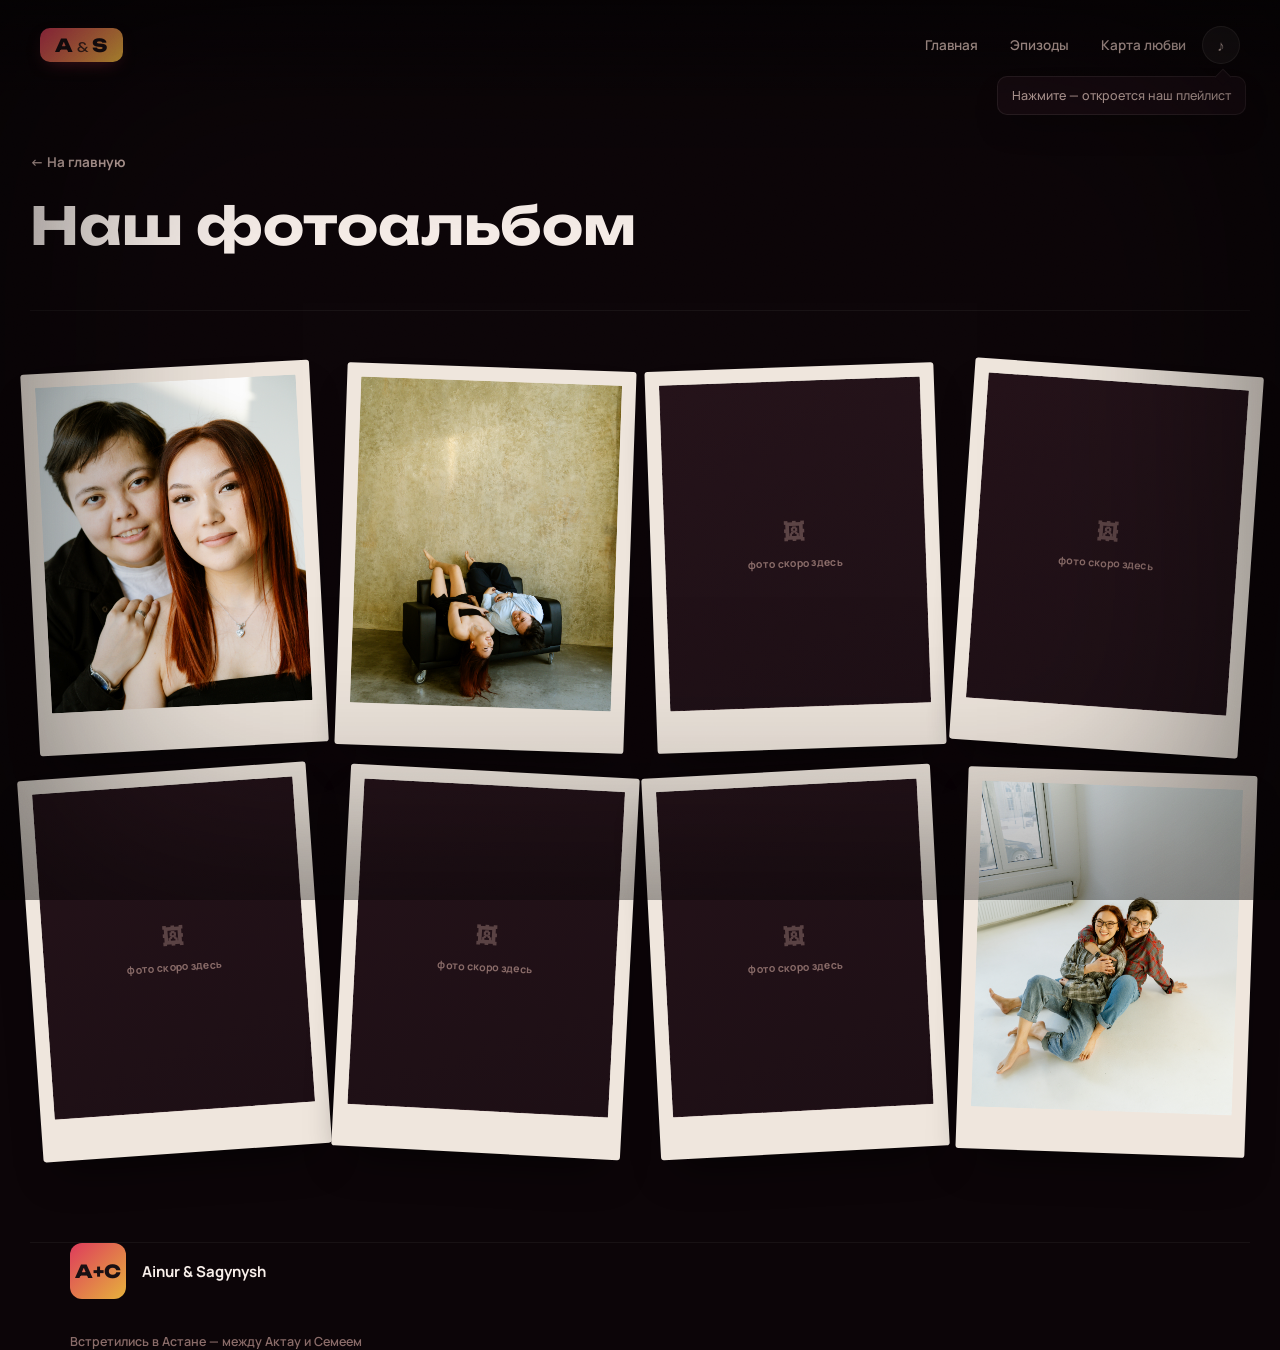
==== commit 3181c356: "Add files via upload" ====
--- a/album.html
+++ b/album.html
@@ -7,7 +7,7 @@
 <link rel="preconnect" href="https://fonts.googleapis.com">
 <link rel="preconnect" href="https://fonts.gstatic.com" crossorigin>
 <link href="https://fonts.googleapis.com/css2?family=Unbounded:wght@400;600;700;800;900&family=Manrope:wght@400;500;600;700;800&display=swap" rel="stylesheet">
-<link rel="stylesheet" href="style.css?v=10">
+<link rel="stylesheet" href="style.css?v=12">
 </head>
 <body>
 <div class="grain"></div>
@@ -33,8 +33,7 @@
 
 <div class="page-hero wrap">
   <a href="index.html#top" class="back-link">← На главную</a>
-  <h1 class="page-title">Любимые места</h1>
-  <p class="page-desc">Заведения и уголки городов, которые уже стали своими. Фото добавляются по мере поездок.</p>
+  <h1 class="page-title">Наш фотоальбом</h1>
 </div>
 
 <div class="wrap album-grid">
@@ -188,6 +187,6 @@
   </div>
 </div>
 
-<script src="script.js?v=10"></script>
+<script src="script.js?v=12"></script>
 </body>
 </html>
--- a/style.css
+++ b/style.css
@@ -121,6 +121,9 @@
     display:flex;align-items:flex-end;padding-bottom:70px;
     overflow:hidden;
   }
+  @media (max-width:760px){
+    .hero{align-items:flex-start;padding-top:112px;padding-bottom:48px;}
+  }
   .hero-bg{
     position:absolute;inset:0;
     background-image:url("assets/photo-main.jpg");
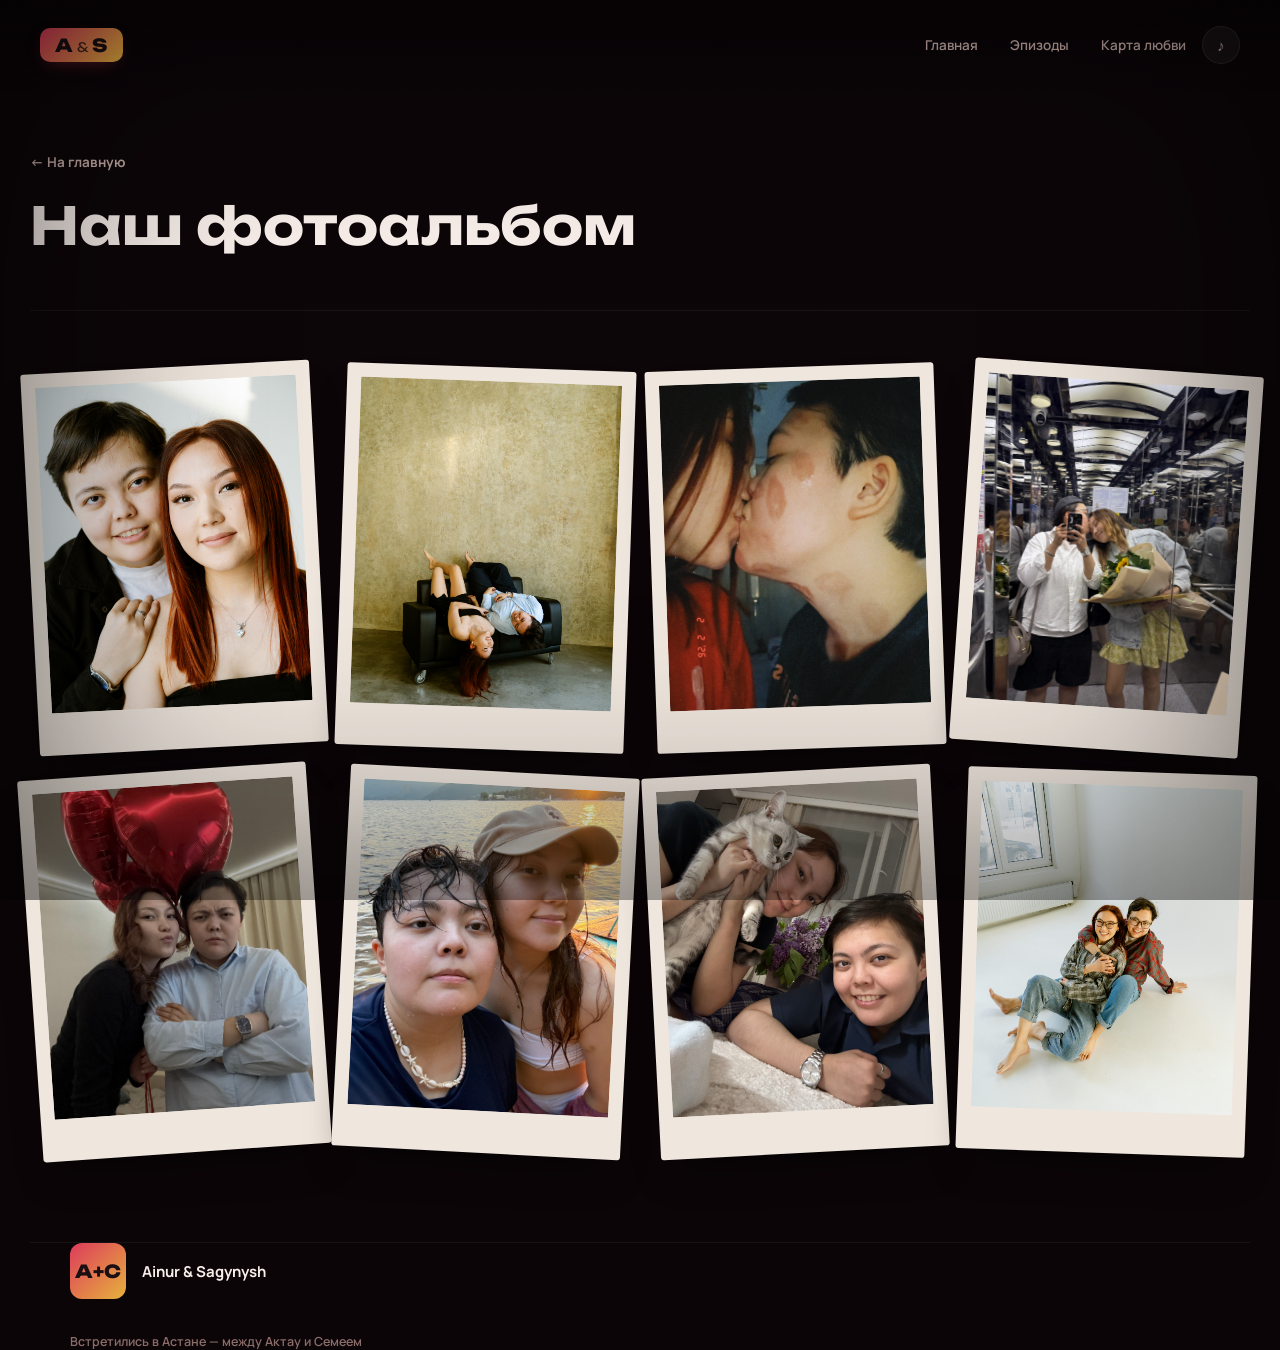
==== commit 02599b2b: "Add files via upload" ====
--- a/album.html
+++ b/album.html
@@ -7,7 +7,7 @@
 <link rel="preconnect" href="https://fonts.googleapis.com">
 <link rel="preconnect" href="https://fonts.gstatic.com" crossorigin>
 <link href="https://fonts.googleapis.com/css2?family=Unbounded:wght@400;600;700;800;900&family=Manrope:wght@400;500;600;700;800&display=swap" rel="stylesheet">
-<link rel="stylesheet" href="style.css?v=12">
+<link rel="stylesheet" href="style.css?v=13">
 </head>
 <body>
 <div class="grain"></div>
@@ -38,28 +38,28 @@
 
 <div class="wrap album-grid">
   <div class="polaroid" style="--tilt:-3deg;">
-    <div class="frame photo"><img class="polaroid-photo" src="assets/album-1.jpg" alt="Айнур и Сагыныш"></div>
+    <div class="frame photo"><img class="polaroid-photo" data-base="assets/album-1" alt="Айнур и Сагыныш"></div>
   </div>
   <div class="polaroid" style="--tilt:2deg;">
-    <div class="frame photo"><img class="polaroid-photo" src="assets/album-2.jpg" alt="Айнур и Сагыныш"></div>
+    <div class="frame photo"><img class="polaroid-photo" data-base="assets/album-2" alt="Айнур и Сагыныш"></div>
   </div>
   <div class="polaroid" style="--tilt:-2deg;">
-    <div class="frame photo"><img class="polaroid-photo" src="assets/album-3.jpg" alt="Айнур и Сагыныш"></div>
+    <div class="frame photo"><img class="polaroid-photo" data-base="assets/album-3" alt="Айнур и Сагыныш"></div>
   </div>
   <div class="polaroid" style="--tilt:4deg;">
-    <div class="frame photo"><img class="polaroid-photo" src="assets/album-4.jpg" alt="Айнур и Сагыныш"></div>
+    <div class="frame photo"><img class="polaroid-photo" data-base="assets/album-4" alt="Айнур и Сагыныш"></div>
   </div>
   <div class="polaroid" style="--tilt:-4deg;">
-    <div class="frame photo"><img class="polaroid-photo" src="assets/album-5.jpg" alt="Айнур и Сагыныш"></div>
+    <div class="frame photo"><img class="polaroid-photo" data-base="assets/album-5" alt="Айнур и Сагыныш"></div>
   </div>
   <div class="polaroid" style="--tilt:3deg;">
-    <div class="frame photo"><img class="polaroid-photo" src="assets/album-6.jpg" alt="Айнур и Сагыныш"></div>
+    <div class="frame photo"><img class="polaroid-photo" data-base="assets/album-6" alt="Айнур и Сагыныш"></div>
   </div>
   <div class="polaroid" style="--tilt:-3deg;">
-    <div class="frame photo"><img class="polaroid-photo" src="assets/album-7.jpg" alt="Айнур и Сагыныш"></div>
+    <div class="frame photo"><img class="polaroid-photo" data-base="assets/album-7" alt="Айнур и Сагыныш"></div>
   </div>
   <div class="polaroid" style="--tilt:2deg;">
-    <div class="frame photo"><img class="polaroid-photo" src="assets/album-8.jpg" alt="Айнур и Сагыныш"></div>
+    <div class="frame photo"><img class="polaroid-photo" data-base="assets/album-8" alt="Айнур и Сагыныш"></div>
   </div>
 </div>
 
@@ -187,6 +187,6 @@
   </div>
 </div>
 
-<script src="script.js?v=12"></script>
+<script src="script.js?v=13"></script>
 </body>
 </html>
